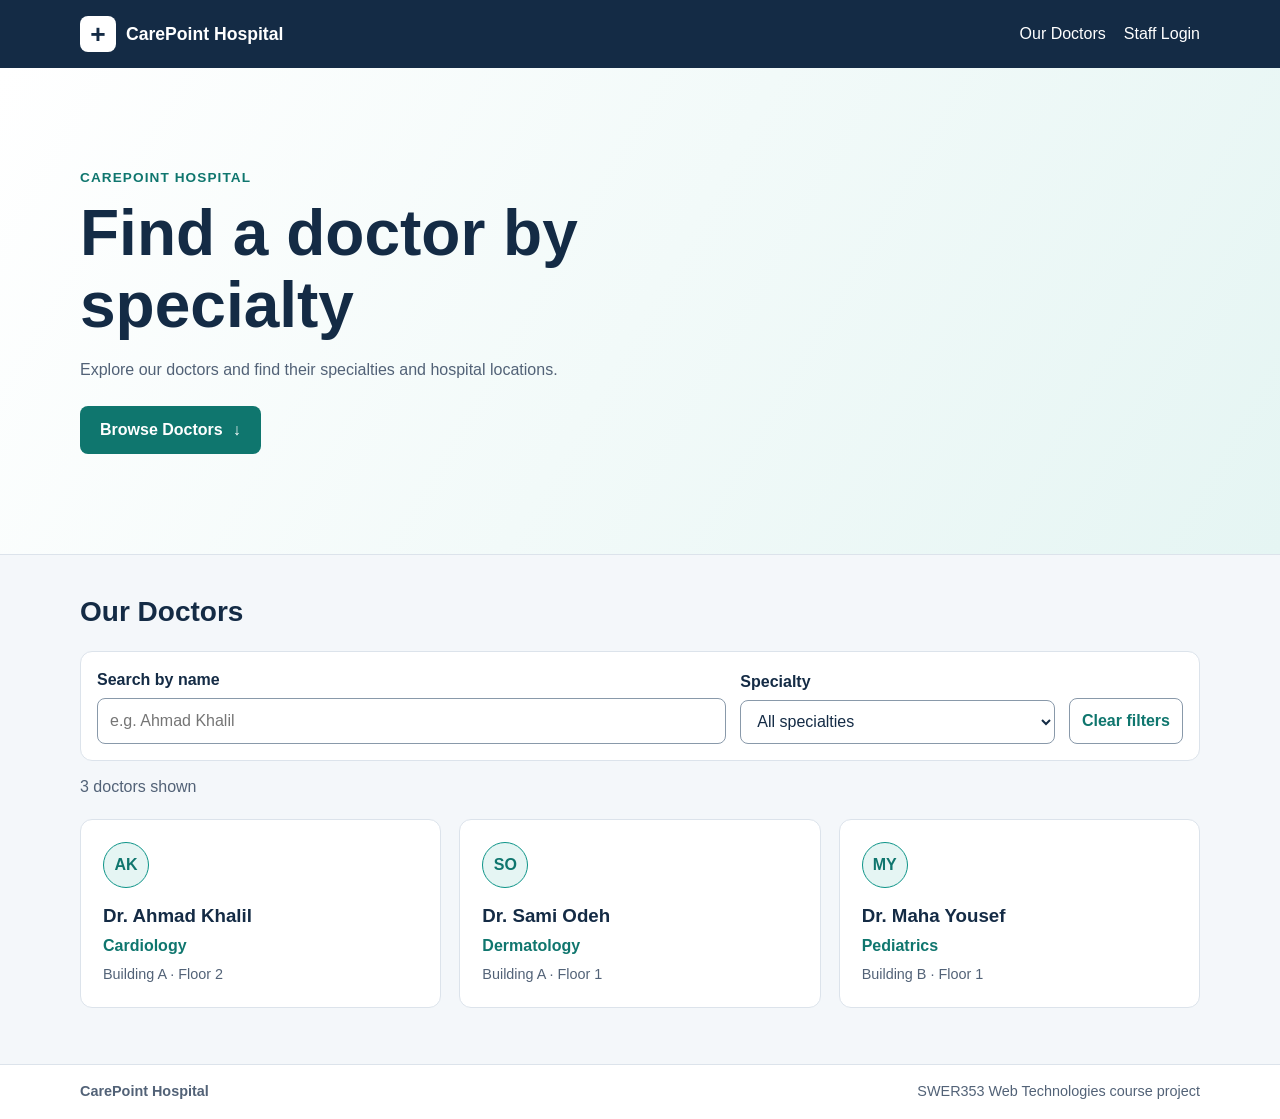
==== frontend/index.html @ 51c15f3e "Initial CarePoint Hospital project snapshot" ====
<!DOCTYPE html>
<html lang="en">
<head>
    <meta charset="UTF-8">
    <meta name="viewport" content="width=device-width, initial-scale=1.0">
    <meta name="description" content="Browse the CarePoint Hospital doctors directory.">
    <title>CarePoint Hospital | Our Doctors</title>
    <link rel="stylesheet" href="assets/css/style.css">
    <link rel="stylesheet" href="assets/css/home.css">
    <script src="assets/js/home.js" defer></script>
</head>
<body>
    <a class="skip-link" href="#main-content">Skip to main content</a>

    <header class="site-header">
        <div class="container header-inner">
            <a class="brand" href="index.html">
                <span class="brand-mark" aria-hidden="true">+</span>
                <span>CarePoint Hospital</span>
            </a>

            <nav class="site-nav" aria-label="Main navigation">
                <a href="#our-doctors">Our Doctors</a>
                <a href="login.html">Staff Login</a>
            </nav>
        </div>
    </header>

    <main id="main-content">
        <section class="hero" aria-labelledby="hero-title">
            <div class="container hero-inner">
                <p class="eyebrow">CarePoint Hospital</p>
                <h1 id="hero-title">Find a doctor by specialty</h1>
                <p class="hero-description">
                    Explore our doctors and find their specialties and hospital locations.
                </p>
                <a class="button browse-button" href="#our-doctors">
                    Browse Doctors <span aria-hidden="true">↓</span>
                </a>
            </div>
        </section>

        <section class="directory container" id="our-doctors"
                 aria-labelledby="directory-title">
            <h2 id="directory-title">Our Doctors</h2>

            <!-- JavaScript reveals these controls when filtering is ready. -->
            <div class="directory-controls" id="directory-controls" hidden>
                <div class="filter-field">
                    <label for="doctor-search">Search by name</label>
                    <input type="search" id="doctor-search"
                           placeholder="e.g. Ahmad Khalil" autocomplete="off">
                </div>

                <div class="filter-field">
                    <label for="doctor-specialty">Specialty</label>
                    <select id="doctor-specialty">
                        <option value="">All specialties</option>
                    </select>
                </div>

                <button class="reset-button" id="reset-filters" type="button">
                    Clear filters
                </button>
            </div>

            <p class="directory-status" id="directory-status"
               role="status" aria-atomic="true"></p>

            <ul class="doctor-grid" id="doctor-grid">
                <li class="doctor-card">
                    <span class="doctor-avatar" aria-hidden="true">AK</span>
                    <h3>Dr. Ahmad Khalil</h3>
                    <p class="doctor-specialty">Cardiology</p>
                    <p class="doctor-location">Building A · Floor 2</p>
                </li>
                <li class="doctor-card">
                    <span class="doctor-avatar" aria-hidden="true">SO</span>
                    <h3>Dr. Sami Odeh</h3>
                    <p class="doctor-specialty">Dermatology</p>
                    <p class="doctor-location">Building A · Floor 1</p>
                </li>
                <li class="doctor-card">
                    <span class="doctor-avatar" aria-hidden="true">MY</span>
                    <h3>Dr. Maha Yousef</h3>
                    <p class="doctor-specialty">Pediatrics</p>
                    <p class="doctor-location">Building B · Floor 1</p>
                </li>
            </ul>
        </section>
    </main>

    <footer class="site-footer">
        <div class="container footer-inner">
            <strong>CarePoint Hospital</strong>
            <span>SWER353 Web Technologies course project</span>
        </div>
    </footer>
</body>
</html>
---- frontend/assets/css/style.css ----
/* Shared project styles */
:root {
    --navy: #142b45;
    --teal: #0d9488;
    --teal-dark: #0f766e;
    --teal-light: #e5f5f3;
    --background: #f4f7fa;
    --white: #ffffff;
    --muted: #526277;
    --border: #dce3eb;
    --card-radius: 12px;
    --control-radius: 8px;
}

*,
*::before,
*::after {
    box-sizing: border-box;
}

body {
    margin: 0;
    background: var(--background);
    color: var(--navy);
    font-family: Arial, sans-serif;
    line-height: 1.5;
}

h1,
h2,
h3,
p {
    margin: 0;
}

a {
    color: inherit;
}

a:focus-visible,
button:focus-visible,
input:focus-visible,
select:focus-visible {
    outline: 3px solid var(--teal-dark);
    outline-offset: 4px;
}

.container {
    width: min(1120px, calc(100% - 40px));
    margin-inline: auto;
}

.skip-link {
    position: absolute;
    top: 12px;
    left: 12px;
    z-index: 1;
    padding: 10px 16px;
    background: var(--white);
    transform: translateY(-150%);
}

.skip-link:focus {
    transform: translateY(0);
}

.button {
    display: inline-block;
    padding: 12px 20px;
    border-radius: var(--control-radius);
    background: var(--teal-dark);
    color: var(--white);
    font-weight: bold;
    text-decoration: none;
}

.button:hover {
    background: var(--navy);
}

/* Public header */
.site-header {
    background: var(--navy);
    color: var(--white);
}

.header-inner,
.footer-inner {
    display: flex;
    align-items: center;
    justify-content: space-between;
    flex-wrap: wrap;
    gap: 16px;
    padding-block: 16px;
}

.brand {
    display: inline-flex;
    align-items: center;
    gap: 10px;
    font-size: 1.1rem;
    font-weight: bold;
    text-decoration: none;
}

.brand-mark {
    display: grid;
    width: 36px;
    height: 36px;
    place-items: center;
    border-radius: var(--control-radius);
    background: var(--white);
    color: var(--navy);
    font-size: 1.65rem;
    line-height: 1;
}

.site-nav {
    display: flex;
    align-items: center;
    flex-wrap: wrap;
    gap: 18px;
}

.site-nav a {
    text-decoration: none;
}

.site-nav a:hover {
    text-decoration: underline;
}

.site-header a:focus-visible {
    outline-color: var(--white);
}

/* Homepage introduction */
.hero {
    padding-block: clamp(48px, 8vw, 100px);
    border-bottom: 1px solid var(--border);
    background: linear-gradient(120deg, var(--white), var(--teal-light));
}

.eyebrow {
    color: var(--teal-dark);
    font-size: 0.85rem;
    font-weight: bold;
    letter-spacing: 0.08em;
    text-transform: uppercase;
}

.hero h1 {
    max-width: 650px;
    margin-top: 10px;
    font-size: clamp(2.25rem, 5vw, 4rem);
    line-height: 1.12;
}

.hero-description {
    max-width: 480px;
    margin: 16px 0 24px;
    color: var(--muted);
}

/* Doctors directory */
.directory {
    padding-block: 36px 56px;
}

.directory h2 {
    font-size: 1.75rem;
}

.doctor-grid {
    display: grid;
    grid-template-columns: repeat(3, minmax(0, 1fr));
    gap: 18px;
    margin: 20px 0 0;
    padding: 0;
    list-style: none;
}

.doctor-card {
    padding: 22px;
    border: 1px solid var(--border);
    border-radius: var(--card-radius);
    background: var(--white);
}

.doctor-avatar {
    display: grid;
    width: 46px;
    height: 46px;
    margin-bottom: 14px;
    place-items: center;
    border: 1px solid var(--teal);
    border-radius: 50%;
    background: var(--teal-light);
    color: var(--teal-dark);
    font-weight: bold;
}

.doctor-specialty {
    margin-top: 4px;
    color: var(--teal-dark);
    font-weight: bold;
}

.doctor-location {
    margin-top: 6px;
    color: var(--muted);
    font-size: 0.9rem;
}

.site-footer {
    border-top: 1px solid var(--border);
    background: var(--white);
    color: var(--muted);
    font-size: 0.9rem;
}

@media (max-width: 760px) {
    .doctor-grid {
        grid-template-columns: repeat(2, minmax(0, 1fr));
    }
}

@media (max-width: 520px) {
    .container {
        width: calc(100% - 32px);
    }

    .doctor-grid {
        grid-template-columns: 1fr;
    }
}
---- frontend/assets/css/home.css ----
/* Homepage layout and pointer glow */
.hero {
    position: relative;
    overflow: hidden;
}

.hero::before {
    position: absolute;
    inset: 0;
    background: radial-gradient(
        circle 270px at var(--pointer-x, 70%) var(--pointer-y, 50%),
        rgb(13 148 136 / 22%),
        transparent
    );
    opacity: 0;
    pointer-events: none;
    content: "";
}

.hero-inner {
    position: relative;
    animation: hero-enter 450ms ease-out both;
}

@keyframes hero-enter {
    from {
        opacity: 0;
        transform: translateY(12px);
    }

    to {
        opacity: 1;
        transform: translateY(0);
    }
}

.browse-button {
    display: inline-flex;
    align-items: center;
    gap: 10px;
}

.browse-button,
.reset-button {
    transition: transform 160ms ease, background-color 160ms ease,
        box-shadow 160ms ease;
}

.browse-button:active,
.reset-button:active {
    transform: translateY(1px);
}

#our-doctors {
    scroll-margin-top: 20px;
}

/* Directory filters */
.directory-controls:not([hidden]) {
    display: grid;
    grid-template-columns: minmax(0, 2fr) minmax(0, 1fr) auto;
    align-items: end;
    gap: 14px;
    margin-top: 18px;
    padding: 16px;
    border: 1px solid var(--border);
    border-radius: var(--card-radius);
    background: var(--white);
}

.filter-field label {
    display: block;
    margin-bottom: 6px;
    font-weight: bold;
}

.filter-field input,
.filter-field select,
.reset-button {
    min-height: 44px;
    padding: 10px 12px;
    border: 1px solid #8999aa;
    border-radius: var(--control-radius);
    background: var(--white);
    color: var(--navy);
    font: inherit;
}

.filter-field input,
.filter-field select {
    width: 100%;
}

.reset-button {
    color: var(--teal-dark);
    font-weight: bold;
    cursor: pointer;
}

.directory-status:not(:empty) {
    margin-top: 14px;
    color: var(--muted);
}

.doctor-card {
    transition: transform 180ms ease, border-color 180ms ease,
        box-shadow 180ms ease;
}

@media (hover: hover) {
    .browse-button:hover {
        transform: translateY(-2px);
        box-shadow: 0 8px 16px rgb(20 43 69 / 16%);
    }

    .browse-button:active {
        transform: translateY(1px);
    }

    .reset-button:hover {
        background: var(--teal-light);
    }

    .doctor-card:hover {
        transform: translateY(-4px);
        border-color: var(--teal);
        box-shadow: 0 10px 24px rgb(20 43 69 / 10%);
    }
}

@media (hover: hover) and (pointer: fine) {
    .hero::before {
        transition: opacity 220ms ease;
    }

    .hero:hover::before {
        opacity: 1;
    }
}

@media (prefers-reduced-motion: no-preference) {
    html {
        scroll-behavior: smooth;
    }
}

@media (max-width: 640px) {
    .directory-controls:not([hidden]) {
        grid-template-columns: 1fr;
    }
}

@media (prefers-reduced-motion: reduce) {
    .hero-inner {
        animation: none;
    }

    .hero::before {
        display: none;
    }

    .browse-button,
    .reset-button,
    .doctor-card {
        transition: none;
    }

    .browse-button:hover,
    .browse-button:active,
    .reset-button:active,
    .doctor-card:hover {
        transform: none;
    }
}
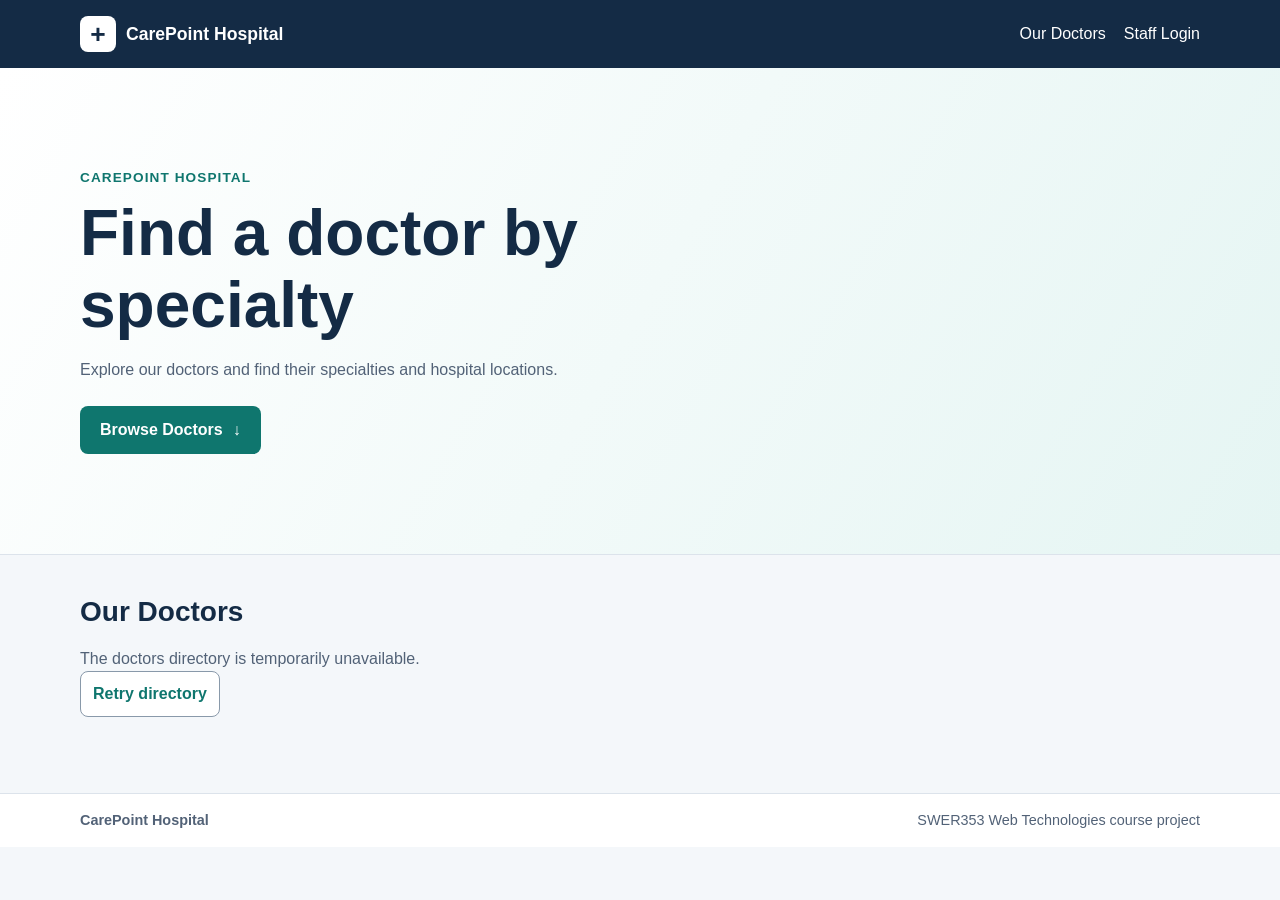
==== commit ca6ac404: "Connect CarePoint frontend to the hospital database" ====
--- a/frontend/index.html
+++ b/frontend/index.html
@@ -66,27 +66,9 @@
 
             <p class="directory-status" id="directory-status"
                role="status" aria-atomic="true"></p>
+            <button type="button" class="reset-button directory-retry" id="directory-retry" hidden>Retry directory</button>
 
-            <ul class="doctor-grid" id="doctor-grid">
-                <li class="doctor-card">
-                    <span class="doctor-avatar" aria-hidden="true">AK</span>
-                    <h3>Dr. Ahmad Khalil</h3>
-                    <p class="doctor-specialty">Cardiology</p>
-                    <p class="doctor-location">Building A · Floor 2</p>
-                </li>
-                <li class="doctor-card">
-                    <span class="doctor-avatar" aria-hidden="true">SO</span>
-                    <h3>Dr. Sami Odeh</h3>
-                    <p class="doctor-specialty">Dermatology</p>
-                    <p class="doctor-location">Building A · Floor 1</p>
-                </li>
-                <li class="doctor-card">
-                    <span class="doctor-avatar" aria-hidden="true">MY</span>
-                    <h3>Dr. Maha Yousef</h3>
-                    <p class="doctor-specialty">Pediatrics</p>
-                    <p class="doctor-location">Building B · Floor 1</p>
-                </li>
-            </ul>
+            <ul class="doctor-grid" id="doctor-grid"></ul>
         </section>
     </main>
 
--- a/frontend/assets/css/home.css
+++ b/frontend/assets/css/home.css
@@ -1,24 +1,30 @@
-/* Homepage layout and pointer glow */
+/* Homepage layout and interactive dot grid */
 .hero {
     position: relative;
     overflow: hidden;
 }
 
-.hero::before {
-    position: absolute;
-    inset: 0;
-    background: radial-gradient(
-        circle 270px at var(--pointer-x, 70%) var(--pointer-y, 50%),
-        rgb(13 148 136 / 22%),
-        transparent
-    );
-    opacity: 0;
-    pointer-events: none;
-    content: "";
+@media (hover: hover) and (pointer: fine) and (prefers-reduced-motion: no-preference) {
+    .hero::after {
+        content: "";
+        position: absolute;
+        inset: 0;
+        pointer-events: none;
+        background-image: radial-gradient(circle, rgb(159 44 63 / 68%) 1.8px, transparent 2.5px);
+        background-size: 22px 22px;
+        mask-image: radial-gradient(circle 155px at var(--pointer-x, 50%) var(--pointer-y, 50%), black, transparent);
+        opacity: 0;
+        transition: opacity 160ms ease;
+    }
+
+    .hero-pointer-active::after {
+        opacity: 1;
+    }
 }
 
 .hero-inner {
     position: relative;
+    z-index: 1;
     animation: hero-enter 450ms ease-out both;
 }
 
@@ -102,6 +108,17 @@
     color: var(--muted);
 }
 
+.doctor-grid[hidden] { display: none; }
+
+.directory-retry:not([hidden]) {
+    display: inline-flex;
+    min-height: 44px;
+    align-items: center;
+    color: var(--teal-dark);
+    font-weight: bold;
+    text-underline-offset: 3px;
+}
+
 .doctor-card {
     transition: transform 180ms ease, border-color 180ms ease,
         box-shadow 180ms ease;
@@ -128,16 +145,6 @@
     }
 }
 
-@media (hover: hover) and (pointer: fine) {
-    .hero::before {
-        transition: opacity 220ms ease;
-    }
-
-    .hero:hover::before {
-        opacity: 1;
-    }
-}
-
 @media (prefers-reduced-motion: no-preference) {
     html {
         scroll-behavior: smooth;
@@ -155,10 +162,6 @@
         animation: none;
     }
 
-    .hero::before {
-        display: none;
-    }
-
     .browse-button,
     .reset-button,
     .doctor-card {
@@ -171,4 +174,4 @@
     .doctor-card:hover {
         transform: none;
     }
-}+}
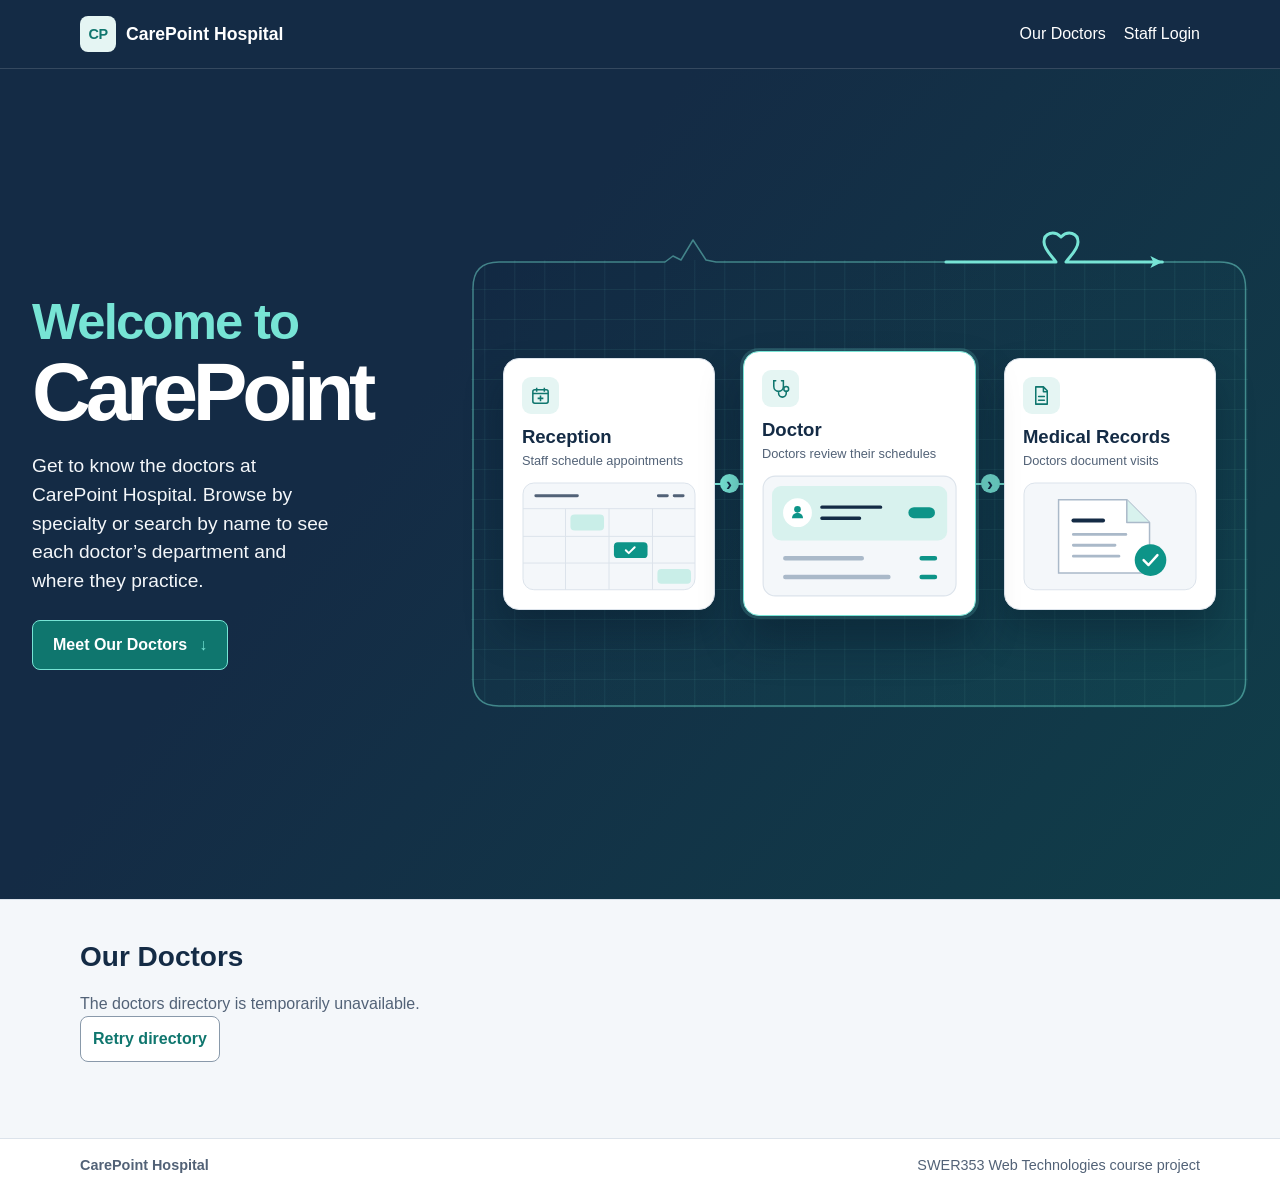
==== commit 6780ac34: "Redesign CarePoint homepage" ====
--- a/frontend/index.html
+++ b/frontend/index.html
@@ -15,7 +15,7 @@
     <header class="site-header">
         <div class="container header-inner">
             <a class="brand" href="index.html">
-                <span class="brand-mark" aria-hidden="true">+</span>
+                <span class="brand-mark carepoint-monogram" aria-hidden="true">CP</span>
                 <span>CarePoint Hospital</span>
             </a>
 
@@ -29,19 +29,101 @@
     <main id="main-content">
         <section class="hero" aria-labelledby="hero-title">
             <div class="container hero-inner">
-                <p class="eyebrow">CarePoint Hospital</p>
-                <h1 id="hero-title">Find a doctor by specialty</h1>
-                <p class="hero-description">
-                    Explore our doctors and find their specialties and hospital locations.
-                </p>
-                <a class="button browse-button" href="#our-doctors">
-                    Browse Doctors <span aria-hidden="true">↓</span>
-                </a>
+                <div class="welcome-copy">
+                    <h1 id="hero-title"><span class="welcome-greeting">Welcome to</span> CarePoint</h1>
+                    <p class="hero-description">
+                        Get to know the doctors at CarePoint Hospital. Browse by specialty or search
+                        by name to see each doctor’s department and where they practice.
+                    </p>
+                    <a class="button browse-button" href="#our-doctors">
+                        Meet Our Doctors <span aria-hidden="true">↓</span>
+                    </a>
+                </div>
+
+                <div class="team-scene" role="img"
+                     aria-label="A heart and heartbeat trace are built into the CarePoint workflow frame. Reception staff schedule appointments. Doctors review their schedules and document visits in Medical Records.">
+                    <svg class="scene-frame" viewBox="0 0 720 400" preserveAspectRatio="xMidYMid meet"
+                         aria-hidden="true" focusable="false">
+                        <defs>
+                            <path id="scene-frame-route" pathLength="100"
+                                  d="M28 2H181l8 -6 8 4 12 -20 13 20 10 2H540c-3 -5 -12 -12 -12 -20c0 -9 10 -12 17 -5c7 -7 17 -4 17 5c0 8 -9 15 -12 20H692Q718 2 718 24V376Q718 398 692 398H28Q2 398 2 376V24Q2 2 28 2Z"/>
+                        </defs>
+                        <use class="scene-frame-track" href="#scene-frame-route"/>
+                        <use class="scene-frame-signal" href="#scene-frame-route"/>
+                        <path class="scene-frame-arrow" d="M0 0L-12 -6L-9 0L-12 6Z"/>
+                    </svg>
+                    <div class="workflow-track" aria-hidden="true">
+                        <div class="workflow-panel reception-panel">
+                            <svg class="panel-icon" viewBox="0 0 24 24" fill="none" stroke="currentColor" stroke-width="1.6">
+                                <rect x="4" y="6" width="16" height="14" rx="2"/>
+                                <path d="M8 4v4m8-4v4M4 10h16m-11 5h6m-3-3v6"/>
+                            </svg>
+                            <div class="panel-copy">
+                                <p class="panel-title">Reception</p>
+                                <p class="panel-detail">Staff schedule appointments</p>
+                            </div>
+                            <svg class="panel-art" viewBox="0 0 176 110">
+                                <rect x="1" y="1" width="174" height="108" rx="11" fill="#F4F7FA" stroke="#dce3eb"/>
+                                <path d="M1 27h174M1 55h174M1 82h174M44 27v82m44-82v82m44-82v82" stroke="#dce3eb"/>
+                                <path d="M14 14h42m82 0h9m7 0h9" stroke="#526277" stroke-width="3" stroke-linecap="round"/>
+                                <rect x="49" y="33" width="34" height="16" rx="4" fill="#c9eee8"/>
+                                <rect x="93" y="61" width="34" height="16" rx="4" fill="#0D9488"/>
+                                <path d="m105 69 3 3 6-6" fill="none" stroke="white" stroke-width="2" stroke-linecap="round" stroke-linejoin="round"/>
+                                <rect x="137" y="88" width="34" height="15" rx="4" fill="#c9eee8"/>
+                            </svg>
+                        </div>
+
+                        <span class="workflow-link"><span>›</span></span>
+
+                        <div class="workflow-panel doctor-panel">
+                            <svg class="panel-icon" viewBox="0 0 24 24" fill="none" stroke="currentColor" stroke-width="1.6" stroke-linecap="round">
+                                <path d="M7 4H5v6a5 5 0 0 0 10 0V4h-2m-3 11v2a4 4 0 0 0 8 0v-2"/>
+                                <circle cx="18" cy="12.5" r="2.5"/>
+                            </svg>
+                            <div class="panel-copy">
+                                <p class="panel-title">Doctor</p>
+                                <p class="panel-detail">Doctors review their schedules</p>
+                            </div>
+                            <svg class="panel-art" viewBox="0 0 176 110">
+                                <rect x="1" y="1" width="174" height="108" rx="11" fill="#F4F7FA" stroke="#dce3eb"/>
+                                <rect x="9" y="10" width="158" height="49" rx="8" fill="#d8f2ee"/>
+                                <circle cx="32" cy="34" r="13" fill="white"/>
+                                <path d="M27 39a5 5 0 0 1 10 0" fill="#0D9488"/>
+                                <circle cx="32" cy="31" r="3" fill="#0D9488"/>
+                                <path d="M54 29h53m-53 10h34" stroke="#142B45" stroke-width="3" stroke-linecap="round"/>
+                                <rect x="132" y="29" width="24" height="10" rx="5" fill="#0D9488"/>
+                                <path d="M21 75h69m-69 17h93" stroke="#aab9c9" stroke-width="4" stroke-linecap="round"/>
+                                <path d="M144 75h12m-12 17h12" stroke="#0D9488" stroke-width="4" stroke-linecap="round"/>
+                            </svg>
+                        </div>
+
+                        <span class="workflow-link workflow-link-last"><span>›</span></span>
+
+                        <div class="workflow-panel records-panel">
+                            <svg class="panel-icon" viewBox="0 0 24 24" fill="none" stroke="currentColor" stroke-width="1.6" stroke-linecap="round" stroke-linejoin="round">
+                                <path d="M6 3h8l4 4v14H6zM14 3v5h4m-9 5h6m-6 4h6"/>
+                            </svg>
+                            <div class="panel-copy">
+                                <p class="panel-title">Medical Records</p>
+                                <p class="panel-detail">Doctors document visits</p>
+                            </div>
+                            <svg class="panel-art" viewBox="0 0 176 110">
+                                <rect x="1" y="1" width="174" height="108" rx="11" fill="#F4F7FA" stroke="#dce3eb"/>
+                                <path d="M36 18h69l23 23v51H36z" fill="white" stroke="#aab9c9" stroke-width="1.5"/>
+                                <path d="M105 18v23h23" fill="#d8f2ee" stroke="#aab9c9" stroke-width="1.5" stroke-linejoin="round"/>
+                                <path d="M51 39h30" stroke="#142B45" stroke-width="4" stroke-linecap="round"/>
+                                <path d="M51 53h53m-53 11h42m-42 11h46" stroke="#aab9c9" stroke-width="3" stroke-linecap="round"/>
+                                <circle cx="129" cy="79" r="16" fill="#0D9488"/>
+                                <path d="m122 79 5 5 9-10" fill="none" stroke="white" stroke-width="2.5" stroke-linecap="round" stroke-linejoin="round"/>
+                            </svg>
+                        </div>
+                    </div>
+                </div>
             </div>
         </section>
 
         <section class="directory container" id="our-doctors"
-                 aria-labelledby="directory-title">
+                 aria-labelledby="directory-title" tabindex="-1">
             <h2 id="directory-title">Our Doctors</h2>
 
             <!-- JavaScript reveals these controls when filtering is ready. -->
--- a/frontend/assets/css/home.css
+++ b/frontend/assets/css/home.css
@@ -1,49 +1,337 @@
-/* Homepage layout and interactive dot grid */
+/* Homepage welcome */
+.site-header {
+    border-bottom: 1px solid rgb(255 255 255 / 14%);
+}
+
+.carepoint-monogram {
+    background: var(--teal-light);
+    color: var(--teal-dark);
+    font-size: 0.9rem;
+    font-weight: 700;
+    letter-spacing: -0.035em;
+}
+
 .hero {
+    --welcome-teal: #77e4d5;
     position: relative;
-    overflow: hidden;
-}
-
-@media (hover: hover) and (pointer: fine) and (prefers-reduced-motion: no-preference) {
-    .hero::after {
-        content: "";
-        position: absolute;
-        inset: 0;
-        pointer-events: none;
-        background-image: radial-gradient(circle, rgb(159 44 63 / 68%) 1.8px, transparent 2.5px);
-        background-size: 22px 22px;
-        mask-image: radial-gradient(circle 155px at var(--pointer-x, 50%) var(--pointer-y, 50%), black, transparent);
-        opacity: 0;
-        transition: opacity 160ms ease;
-    }
-
-    .hero-pointer-active::after {
-        opacity: 1;
-    }
+    isolation: isolate;
+    display: grid;
+    align-items: center;
+    min-block-size: calc(100svh - 69px);
+    padding-block: clamp(32px, 6vw, 96px);
+    overflow: clip;
+    background: linear-gradient(130deg, var(--navy) 35%, #103e49);
+    color: var(--white);
 }
 
 .hero-inner {
-    position: relative;
-    z-index: 1;
-    animation: hero-enter 450ms ease-out both;
-}
-
-@keyframes hero-enter {
-    from {
-        opacity: 0;
-        transform: translateY(12px);
-    }
-
-    to {
-        opacity: 1;
-        transform: translateY(0);
-    }
+    display: grid;
+    grid-template-columns: minmax(0, 3fr) minmax(0, 6fr);
+    align-items: center;
+    width: min(1376px, calc(100% - 64px));
+    gap: clamp(24px, 4vw, 64px);
+}
+
+.hero h1 {
+    margin: 0;
+    font-size: clamp(3.6rem, 6.4vw, 7rem);
+    letter-spacing: -0.065em;
+    line-height: 0.94;
+}
+
+.welcome-greeting {
+    display: block;
+    margin-bottom: 0.14em;
+    color: var(--welcome-teal);
+    font-size: 0.62em;
+    letter-spacing: -0.035em;
+}
+
+.hero-description {
+    max-width: 29ch;
+    margin: 22px 0 24px;
+    color: var(--background);
+    font-size: clamp(1.05rem, 1.5vw, 1.3rem);
 }
 
 .browse-button {
     display: inline-flex;
-    align-items: center;
-    gap: 10px;
+    min-height: 48px;
+    align-items: center;
+    gap: 12px;
+    border: 1px solid var(--welcome-teal);
+}
+
+.browse-button span {
+    color: var(--welcome-teal);
+}
+
+.browse-button:focus-visible {
+    outline-color: var(--white);
+}
+
+.team-scene {
+    position: relative;
+    display: grid;
+    align-items: center;
+    min-height: clamp(330px, 35vw, 500px);
+    padding: clamp(14px, 2.5vw, 36px);
+    border-radius: 28px;
+    background:
+        linear-gradient(rgb(119 228 213 / 7%) 1px, transparent 1px) center / 30px 30px,
+        linear-gradient(90deg, rgb(119 228 213 / 7%) 1px, transparent 1px) center / 30px 30px,
+        linear-gradient(145deg, rgb(16 38 63 / 36%), rgb(21 83 90 / 36%));
+}
+
+.scene-frame {
+    position: absolute;
+    inset: 0;
+    z-index: 2;
+    width: 100%;
+    height: 100%;
+    overflow: visible;
+    pointer-events: none;
+}
+
+.scene-frame use {
+    fill: none;
+    stroke: var(--welcome-teal);
+    stroke-linecap: round;
+    stroke-linejoin: round;
+    vector-effect: non-scaling-stroke;
+}
+
+.scene-frame-track {
+    stroke-width: 1.5;
+    opacity: 0.48;
+}
+
+.scene-frame-signal {
+    stroke-width: 3;
+    stroke-dasharray: 12 88;
+    stroke-dashoffset: -5;
+}
+
+.scene-frame-arrow {
+    display: none;
+    fill: var(--welcome-teal);
+}
+
+.scene-frame.is-running .scene-frame-arrow {
+    display: block;
+}
+
+.workflow-track {
+    display: grid;
+    grid-template-columns: minmax(0, 1fr) 28px minmax(0, 1.1fr) 28px minmax(0, 1fr);
+    align-items: center;
+    perspective: 820px;
+}
+
+.workflow-panel {
+    position: relative;
+    display: grid;
+    gap: 12px;
+    min-width: 0;
+    padding: clamp(12px, 1.4vw, 22px);
+    border: 1px solid #dce3eb;
+    border-radius: 16px;
+    background: var(--white);
+    color: var(--navy);
+    box-shadow: 0 22px 36px rgb(5 23 37 / 34%);
+}
+
+.reception-panel {
+    --arrival-x: -28%;
+    --arrival-y: -32%;
+    --arrival-angle: -12deg;
+    --arrival-delay: 0ms;
+}
+
+.doctor-panel {
+    --arrival-x: 0%;
+    --arrival-y: 31%;
+    --arrival-angle: 5deg;
+    --arrival-delay: 100ms;
+    z-index: 1;
+    border-color: var(--welcome-teal);
+    box-shadow: 0 0 0 3px rgb(119 228 213 / 18%), 0 25px 40px rgb(5 23 37 / 40%);
+}
+
+.records-panel {
+    --arrival-x: 28%;
+    --arrival-y: -18%;
+    --arrival-angle: 12deg;
+    --arrival-delay: 200ms;
+}
+
+.panel-icon {
+    width: 37px;
+    height: 37px;
+    padding: 7px;
+    border-radius: 9px;
+    background: var(--teal-light);
+    color: var(--teal-dark);
+}
+
+.panel-title {
+    font-size: clamp(0.95rem, 1.45vw, 1.25rem);
+    font-weight: bold;
+    line-height: 1.15;
+}
+
+.panel-detail {
+    margin-top: 4px;
+    color: var(--muted);
+    font-size: clamp(0.75rem, 1vw, 0.875rem);
+}
+
+.panel-art {
+    display: block;
+    width: 100%;
+}
+
+.workflow-link {
+    display: grid;
+    height: 2px;
+    place-items: center;
+    background: var(--welcome-teal);
+}
+
+.workflow-link span {
+    display: grid;
+    width: 19px;
+    height: 19px;
+    margin-top: -9px;
+    place-items: center;
+    border-radius: 50%;
+    background: var(--welcome-teal);
+    color: var(--navy);
+    font-size: 18px;
+    font-weight: bold;
+    line-height: 1;
+}
+
+@media (prefers-reduced-motion: no-preference) {
+    .team-scene .workflow-panel {
+        animation: align-workflow-panel 1450ms cubic-bezier(0.22, 0.68, 0.23, 1) var(--arrival-delay) both;
+    }
+
+    .team-scene .workflow-link {
+        animation: connect-workflow 360ms ease-out 1530ms both;
+    }
+
+    .team-scene .workflow-link-last {
+        animation-delay: 1710ms;
+    }
+}
+
+@media (hover: hover) and (pointer: fine) and (prefers-reduced-motion: no-preference) {
+    .hero::before {
+        position: absolute;
+        z-index: -1;
+        inset: 0;
+        background:
+            radial-gradient(circle clamp(185px, 22vw, 340px) at var(--pointer-x, 50%) var(--pointer-y, 50%),
+                rgb(119 228 213 / 34%), rgb(13 148 136 / 21%) 36%, transparent 75%),
+            radial-gradient(circle clamp(150px, 17vw, 250px) at var(--pointer-x, 50%) var(--pointer-y, 50%),
+                transparent 54%, rgb(119 228 213 / 20%) 55%, transparent 57%);
+        content: "";
+        opacity: 0;
+        pointer-events: none;
+        transition: opacity 160ms ease;
+    }
+
+    .hero.is-pointer-active::before {
+        opacity: 1;
+    }
+
+    .hero:has(.team-scene:hover)::before {
+        opacity: 0;
+        transition: none;
+    }
+}
+
+@keyframes align-workflow-panel {
+    0%, 13% {
+        transform: translate(var(--arrival-x), var(--arrival-y))
+            rotate(var(--arrival-angle)) scale(0.87);
+    }
+
+    100% { transform: none; }
+}
+
+@keyframes connect-workflow {
+    from { opacity: 0; scale: 0.55; }
+    to { opacity: 1; scale: 1; }
+}
+
+@media (max-width: 1050px) {
+    .hero-inner {
+        grid-template-columns: minmax(0, 1fr);
+        width: min(800px, calc(100% - 40px));
+        gap: 36px;
+    }
+
+}
+
+@media (max-width: 580px) {
+    .hero {
+        min-block-size: calc(100svh - 108px);
+        padding-block: 32px;
+    }
+
+    .hero-inner {
+        width: calc(100% - 32px);
+        gap: 32px;
+    }
+
+    .hero h1 {
+        font-size: clamp(2.35rem, 10.3vw, 3.6rem);
+    }
+
+    .hero-description {
+        margin-block: 14px 16px;
+    }
+
+    .team-scene {
+        min-height: 0;
+        padding: 14px;
+        border-radius: 20px;
+    }
+
+    .workflow-track {
+        grid-template-columns: minmax(0, 1fr);
+    }
+
+    .workflow-panel {
+        grid-template-columns: 29px minmax(0, 1fr) minmax(70px, 29%);
+        align-items: center;
+        gap: 8px;
+        min-height: 76px;
+        padding: 9px;
+    }
+
+    .panel-icon {
+        width: 29px;
+        height: 29px;
+        padding: 5px;
+    }
+
+    .reception-panel { --arrival-x: -13%; }
+    .doctor-panel { --arrival-y: 4%; }
+    .records-panel { --arrival-x: 13%; --arrival-y: 25%; }
+
+    .workflow-link {
+        width: 2px;
+        height: 24px;
+        margin-inline: auto;
+    }
+
+    .workflow-link span {
+        margin: 0 0 0 -8px;
+        rotate: 90deg;
+    }
 }
 
 .browse-button,
@@ -145,12 +433,6 @@
     }
 }
 
-@media (prefers-reduced-motion: no-preference) {
-    html {
-        scroll-behavior: smooth;
-    }
-}
-
 @media (max-width: 640px) {
     .directory-controls:not([hidden]) {
         grid-template-columns: 1fr;
@@ -158,10 +440,6 @@
 }
 
 @media (prefers-reduced-motion: reduce) {
-    .hero-inner {
-        animation: none;
-    }
-
     .browse-button,
     .reset-button,
     .doctor-card {
